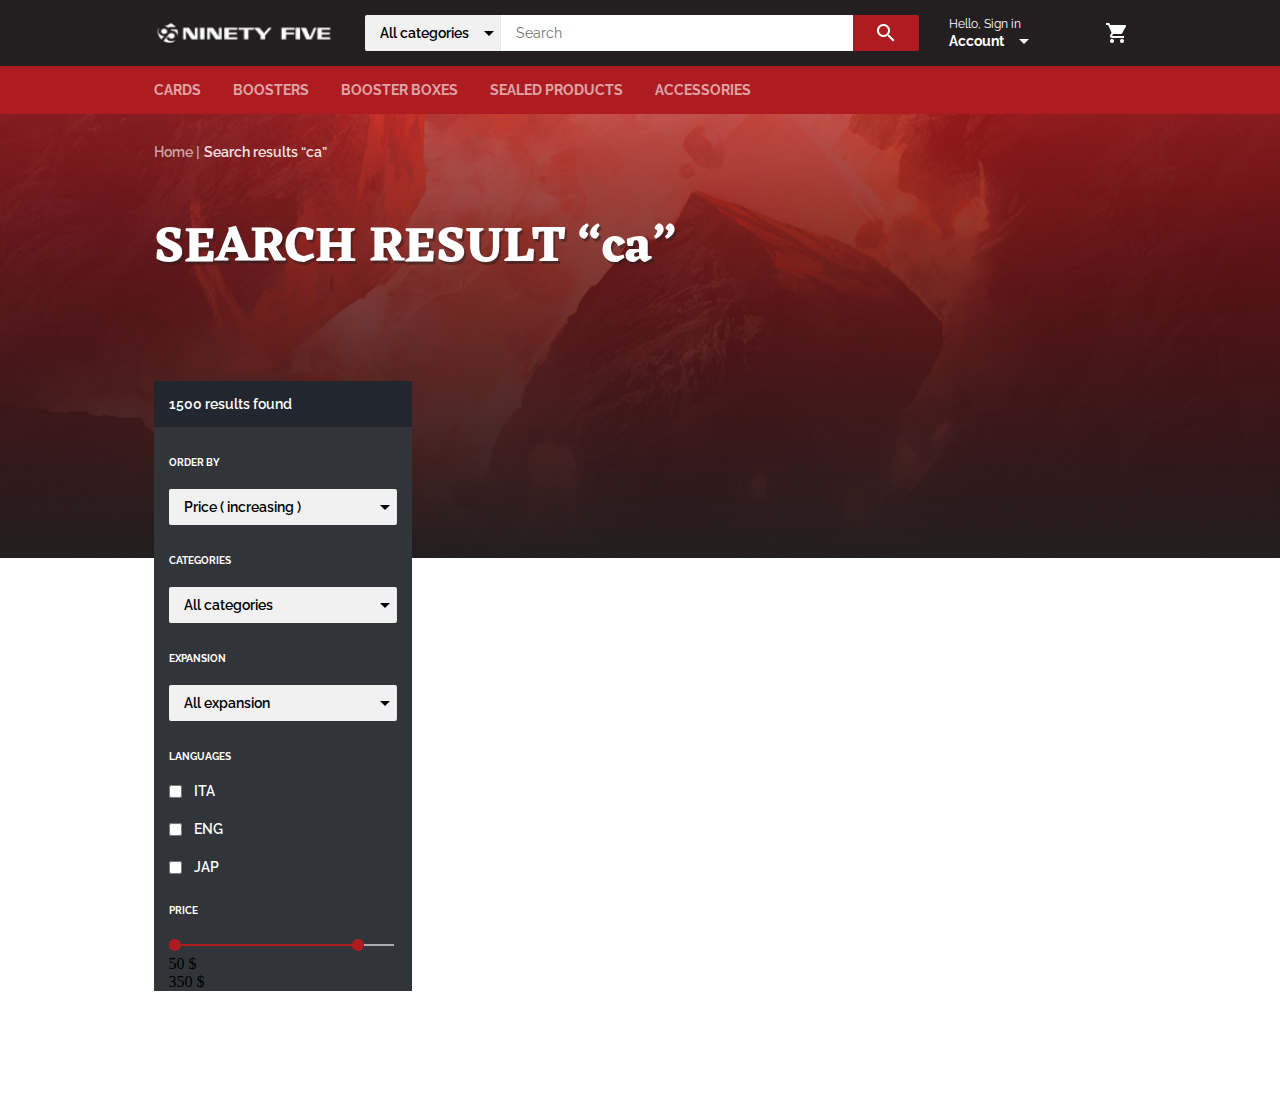
==== search-result/index.html @ e9c5fff1 "start search-result" ====
<!DOCTYPE html>
<html lang="it">
<head>
    <meta charset="UTF-8">
    <meta http-equiv="X-UA-Compatible" content="IE=edge">
    <meta name="viewport" content="width=device-width, initial-scale=1.0">
    <link rel="stylesheet" href="style.css">
    <title>Search results</title>
</head>
<body>
    <header>
        <img class="header__burger-icon" src="../assets/burger.png" alt="burger-menu">

        <img class="header__logo" src="../assets/logo-nero-1.png" alt="logo">

        <img class="header__cart-icon" src="../assets/cart.png" alt="cart">

        <div class="header__search-bar">
            <select class="search-bar__filter" name="filter-search" >
                <option value="All categories" selected>All categories</option>
            </select>
            <input class="search-bar__text" type="text" name="search" id="search" placeholder="Search">
            <button class="input-btn" type="submit">
                <img src="../assets/search.png" alt="search-icon">
            </button>
        </div>


        <div class="header__login">
            <p class="login__text">Hello, Sign in</p>
            <a class="login__link" href="#">Account</a>
        </div>

        
    </header>

    <nav>
        <a class="nav__link nav__link--first" href="#">CARDS</a>
        <a class="nav__link" href="#">BOOSTERS</a>
        <a class="nav__link" href="#">BOOSTER BOXES</a>
        <a class="nav__link" href="#">SEALED PRODUCTS</a>
        <a class="nav__link" href="#">ACCESSORIES</a>
    </nav>

    <main>
        <img class="landing-bg" src="../assets/landing-background.png" alt="background">
        <div class="page-path">
            <a class="page-path__link" href="../home/index.html">Home |</a>
            <p class="page-path__p">Search results “ca” </p>
        </div>

        <h1>SEARCH RESULT “ca” </h1>

        <section class="results-container">
            <div class="results-filter">
                <div class="results-filter__header">1500 results found</div>

                <div class="filter-selector">
                    <p class="filter-title">ORDER BY</p>
                    <select class="filter-selector__select" name="price">
                        <option value="price up">Price <p>( increasing )</p></option>
                    </select>
                </div>

                <div class="filter-selector">
                    <p class="filter-title">CATEGORIES</p>
                    <select class="filter-selector__select" name="cat">
                        <option value="all">All categories</option>
                    </select>
                </div>

                <div class="filter-selector">
                    <p class="filter-title">EXPANSION</p>
                    <select class="filter-selector__select" name="expansion">
                        <option value="all">All expansion</option>
                    </select>
                </div>

                <div class="filter-language">
                    <p class="filter-title">LANGUAGES</p>
                    
                    <div class="filter-language__checkbox">
                        <div class="lang-check">
                            <input type="checkbox" id="lang1">
                            <label for="lang1">ITA</label>
                        </div>
                        
                        <div class="lang-check">
                            <input type="checkbox" id="lang2">
                            <label for="lang2">ENG</label>
                        </div>
                        
                        <div class="lang-check">
                            <input type="checkbox" id="lang3">
                            <label for="lang3">JAP</label>
                        </div>
                    </div>
                </div>

                <div class="filter-slider">
                    <p class="filter-title">PRICE</p>
                    <img src="../assets/slider regular.png" alt="slider">
                    <div>
                        <p>50 $</p>
                        <p>350 $</p>
                    </div>
                </div>
            </div>

            <div class="results-list">

            </div>
        </section>
    </main>
</body>
</html>
---- search-result/style.css ----
* {
  margin: 0;
  padding: 0;
  -webkit-box-sizing: border-box;
          box-sizing: border-box;
}

@font-face {
  font-family: Raleway;
  src: url("../fonts/Raleway-VariableFont_wght.ttf");
  font-style: normal;
  font-weight: 400 800;
}

@font-face {
  font-family: Eczar;
  src: url("../fonts/Eczar-Bold.ttf");
  font-style: normal;
  font-weight: 700;
}

a {
  text-decoration: none;
  color: inherit;
}

header {
  background: #231F20;
  padding: 15px 12%;
  display: -webkit-box;
  display: -ms-flexbox;
  display: flex;
  -webkit-box-align: center;
      -ms-flex-align: center;
          align-items: center;
  -webkit-box-pack: start;
      -ms-flex-pack: start;
          justify-content: flex-start;
  gap: 30px;
}

header .header__burger-icon {
  display: none;
}

header .header__logo {
  height: 24px;
  width: 181px;
}

header .header__cart-icon {
  height: 20px;
  margin-left: auto;
  -webkit-box-ordinal-group: 5;
      -ms-flex-order: 4;
          order: 4;
}

header .header__search-bar {
  display: -webkit-box;
  display: -ms-flexbox;
  display: flex;
  width: 100%;
  max-height: 36px;
  -ms-flex-preferred-size: 57%;
      flex-basis: 57%;
}

header .header__search-bar .search-bar__filter {
  background: #F1F1F1;
  -webkit-box-shadow: inset -1px 0px 0px #E4E4E4;
          box-shadow: inset -1px 0px 0px #E4E4E4;
  font-family: 'Raleway';
  font-weight: 600;
  font-size: 14px;
  line-height: 16px;
  -webkit-box-align: center;
      -ms-flex-align: center;
          align-items: center;
  border: 0;
  border-radius: 2px 0 0 2px;
  padding: 10px 15px;
  padding-right: 2rem;
  -webkit-appearance: none;
     -moz-appearance: none;
          appearance: none;
  background-image: url("data:image/svg+xml;utf8,<svg fill='black' height='24' viewBox='0 0 24 24' width='24' xmlns='http://www.w3.org/2000/svg'><path d='M7 10l5 5 5-5z'/><path d='M0 0h24v24H0z' fill='none'/></svg>");
  background-repeat: no-repeat;
  background-position-x: 100%;
  background-position-y: 50%;
}

header .header__search-bar .search-bar__text {
  border: 0;
  font-family: 'Raleway';
  font-style: normal;
  font-weight: 400;
  font-size: 14px;
  line-height: 149.5%;
  padding-left: 15px;
  width: 100%;
}

header .header__login {
  display: -webkit-box;
  display: -ms-flexbox;
  display: flex;
  -webkit-box-orient: vertical;
  -webkit-box-direction: normal;
      -ms-flex-direction: column;
          flex-direction: column;
  -webkit-box-align: start;
      -ms-flex-align: start;
          align-items: flex-start;
  gap: 2px;
}

header .header__login .login__text {
  font-family: 'Raleway';
  font-style: normal;
  font-weight: 400;
  font-size: 12px;
  line-height: 14px;
  color: #FFFFFF;
}

header .header__login .login__link {
  font-family: 'Raleway';
  font-style: normal;
  font-weight: 700;
  font-size: 14px;
  line-height: 16px;
  color: #FFFFFF;
  background-image: url("data:image/svg+xml;utf8,<svg fill='white' height='24' viewBox='0 0 24 24' width='24' xmlns='http://www.w3.org/2000/svg'><path d='M7 10l5 5 5-5z'/><path d='M0 0h24v24H0z' fill='none'/></svg>");
  background-repeat: no-repeat;
  background-position-x: 100%;
  background-position-y: 50%;
  padding-right: 32px;
}

.input-btn {
  background-color: #AE1B21;
  border: 0;
  border-radius: 0 2px 2px 0;
  padding: 2px 24px 0 24px;
}

.input-btn--email {
  padding-top: 9px;
  padding-bottom: 9px;
  height: 100%;
}

nav {
  background-color: #AE1B21;
  display: -webkit-box;
  display: -ms-flexbox;
  display: flex;
  padding-left: 12%;
}

nav .nav__link {
  padding: 16px;
  color: white;
  font-family: 'Raleway';
  font-style: normal;
  font-weight: 700;
  font-size: 14px;
  line-height: 16px;
  opacity: 0.6;
}

nav .nav__link--first {
  padding-left: 0;
}

main {
  position: relative;
  padding: 30px 0 110px 12%;
}

main .landing-bg {
  position: absolute;
  top: 0;
  left: 0;
  width: 100%;
  z-index: -1;
}

main .page-path {
  font-family: 'Raleway';
  font-style: normal;
  font-weight: 600;
  font-size: 14px;
  line-height: 16px;
  display: -webkit-box;
  display: -ms-flexbox;
  display: flex;
  color: rgba(255, 255, 255, 0.9);
  gap: 4px;
}

main .page-path .page-path__link {
  color: rgba(255, 255, 255, 0.6);
}

main h1 {
  font-family: 'Eczar';
  font-style: normal;
  font-weight: 700;
  font-size: 50px;
  line-height: 130%;
  color: white;
  text-shadow: 2px 3px 0px rgba(35, 31, 32, 0.5);
  margin-top: 56px;
  margin-bottom: 100px;
}

main .results-container .results-filter {
  background-color: #313439;
  width: -webkit-fit-content;
  width: -moz-fit-content;
  width: fit-content;
}

main .results-container .results-filter .results-filter__header {
  background-color: #22262E;
  font-family: 'Raleway';
  font-style: normal;
  font-weight: 600;
  font-size: 14px;
  line-height: 16px;
  color: white;
  padding: 15px;
}

main .results-container .results-filter .filter-title {
  font-family: 'Raleway';
  font-style: normal;
  font-weight: 700;
  font-size: 10px;
  line-height: 12px;
  color: white;
  margin-bottom: 20px;
}

main .results-container .results-filter .filter-selector {
  padding: 30px 15px 0 15px;
}

main .results-container .results-filter .filter-selector .filter-selector__select {
  font-family: 'Raleway';
  font-style: normal;
  font-weight: 600;
  font-size: 14px;
  line-height: 16px;
  color: black;
  background: #F1F1F1;
  -webkit-box-shadow: inset -1px 0px 0px #E4E4E4;
          box-shadow: inset -1px 0px 0px #E4E4E4;
  border: 0;
  border-radius: 2px;
  padding: 10px 15px;
  padding-right: 6rem;
  -webkit-appearance: none;
     -moz-appearance: none;
          appearance: none;
  background-image: url("data:image/svg+xml;utf8,<svg fill='black' height='24' viewBox='0 0 24 24' width='24' xmlns='http://www.w3.org/2000/svg'><path d='M7 10l5 5 5-5z'/><path d='M0 0h24v24H0z' fill='none'/></svg>");
  background-repeat: no-repeat;
  background-position-x: 100%;
  background-position-y: 50%;
  width: 100%;
}

main .results-container .results-filter .filter-language {
  padding-left: 15px;
  padding-top: 30px;
}

main .results-container .results-filter .filter-language .filter-language__checkbox {
  display: -webkit-box;
  display: -ms-flexbox;
  display: flex;
  -webkit-box-orient: vertical;
  -webkit-box-direction: normal;
      -ms-flex-direction: column;
          flex-direction: column;
  color: white;
  font-family: 'Raleway';
  font-style: normal;
  font-weight: 600;
  font-size: 14px;
  line-height: 16px;
  gap: 22px;
}

main .results-container .results-filter .filter-language .filter-language__checkbox .lang-check {
  display: -webkit-box;
  display: -ms-flexbox;
  display: flex;
  -webkit-box-align: center;
      -ms-flex-align: center;
          align-items: center;
  gap: 12px;
}

main .results-container .results-filter .filter-slider {
  margin-top: 30px;
  margin-left: 15px;
}
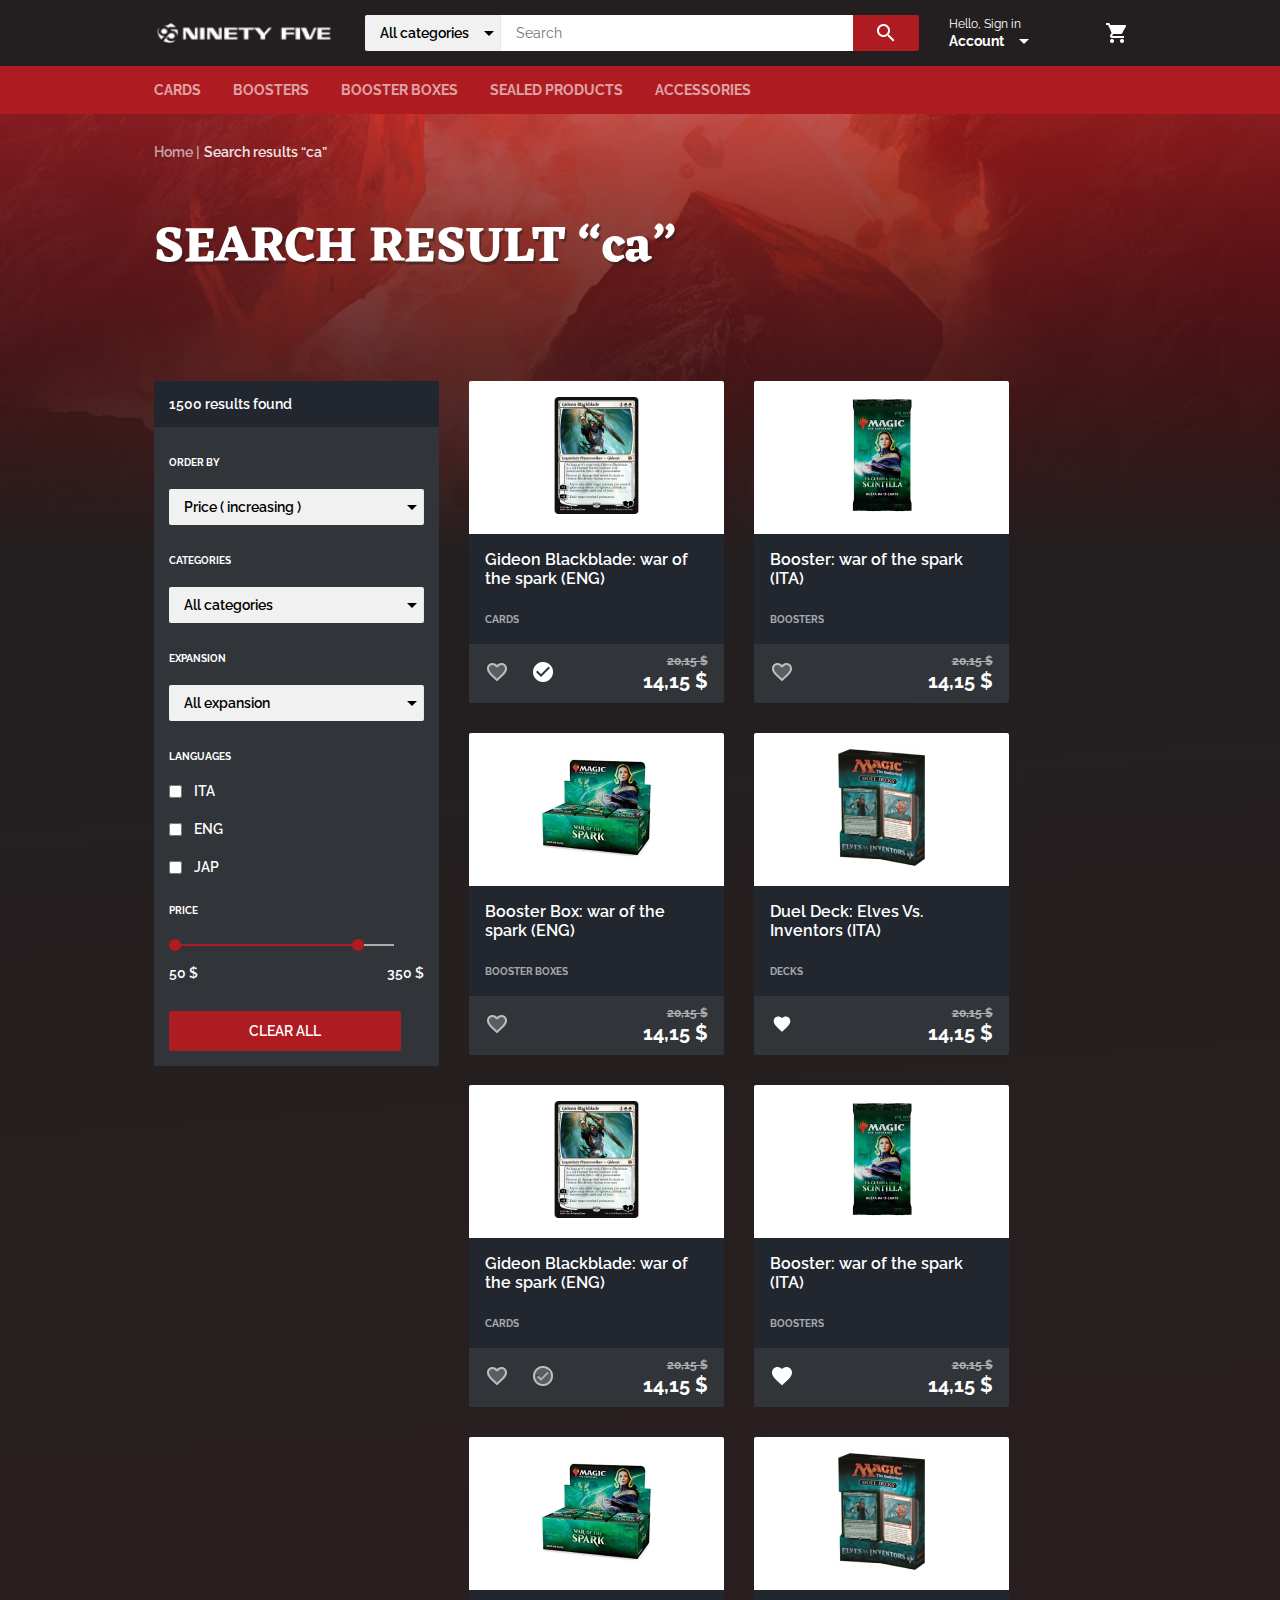
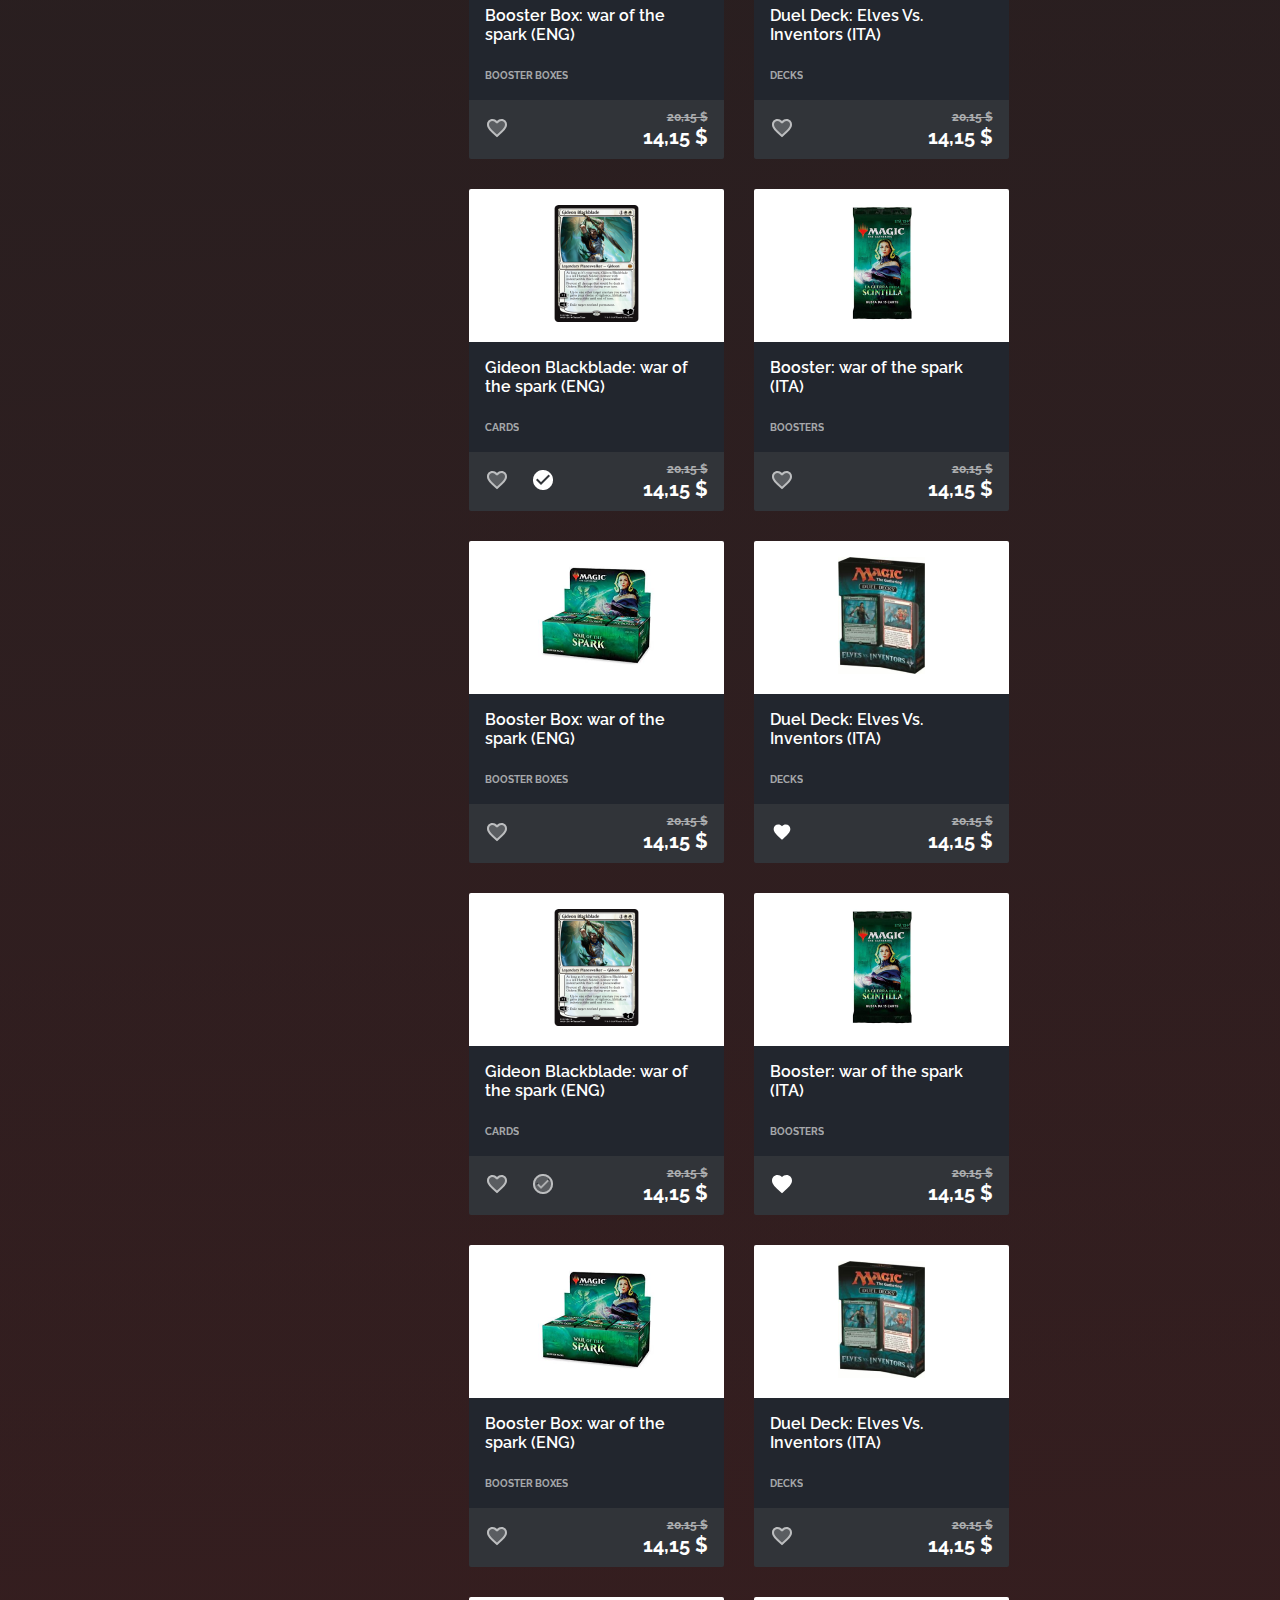
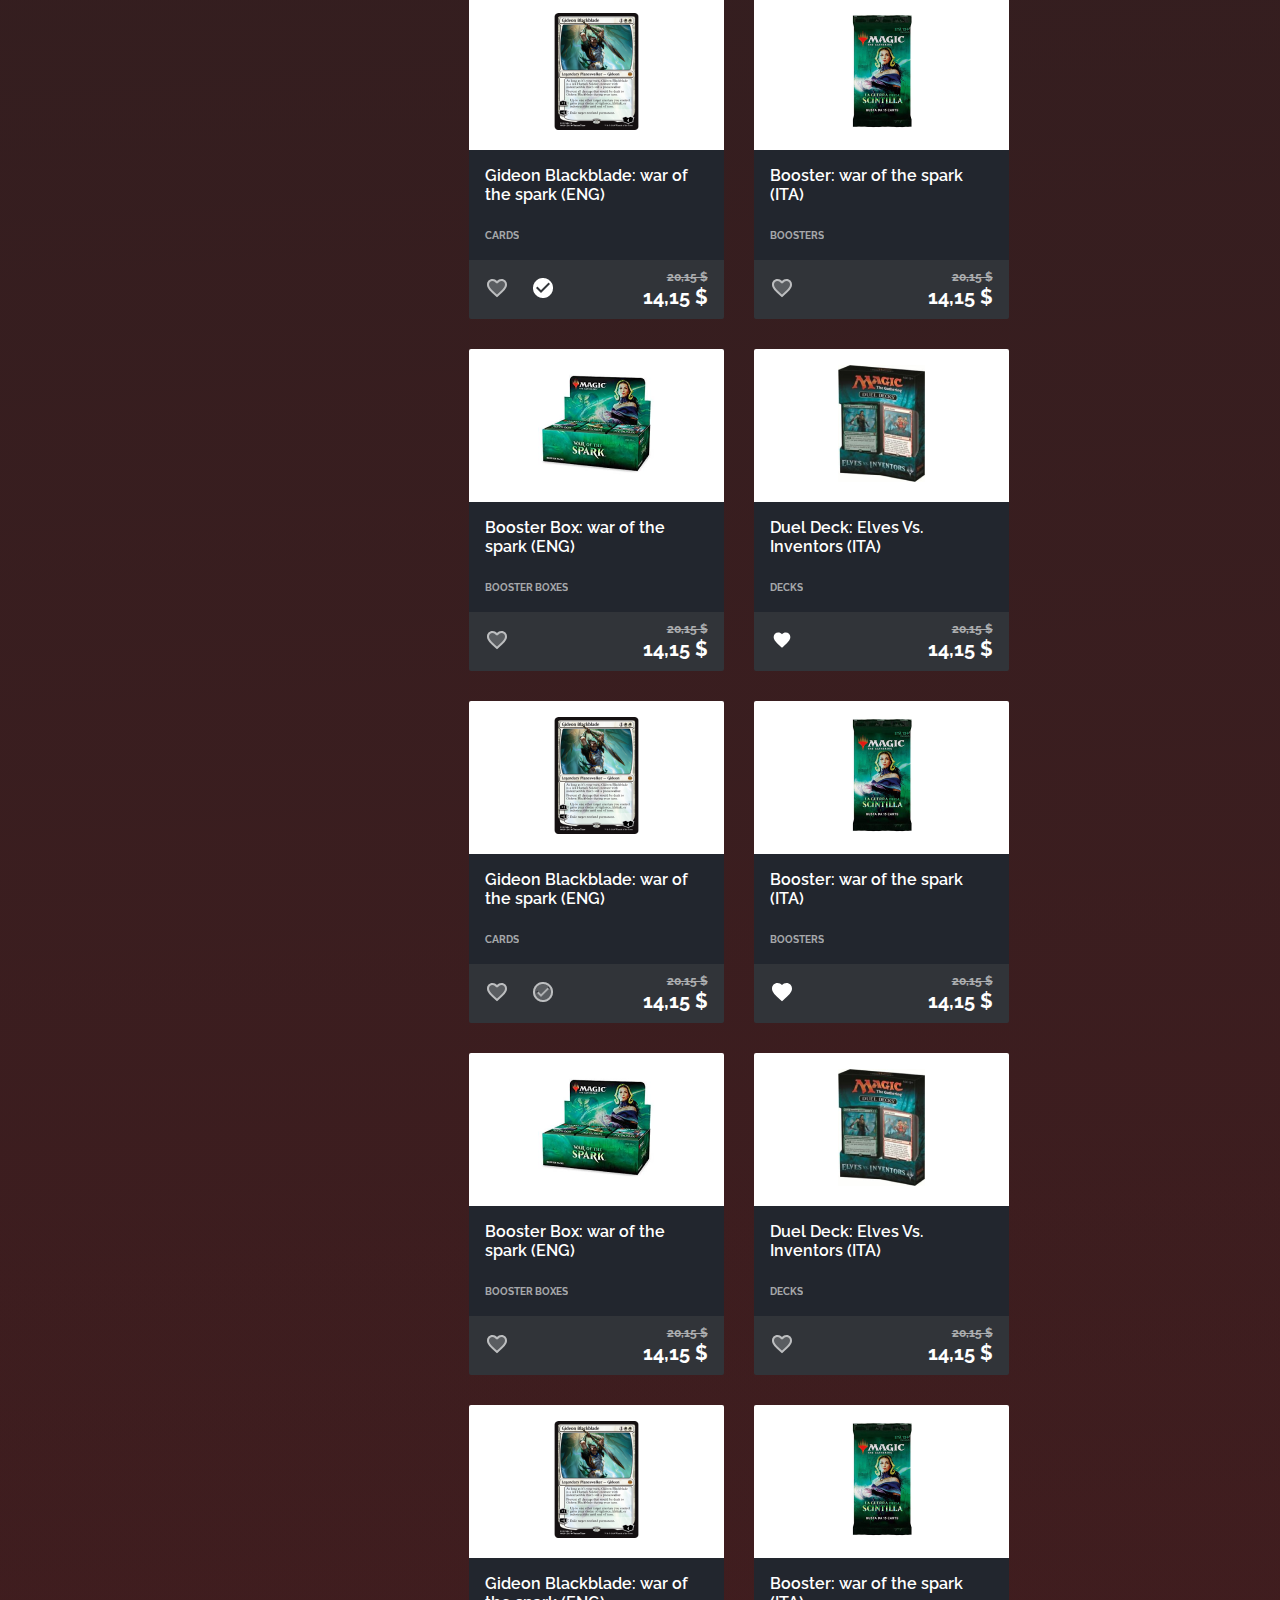
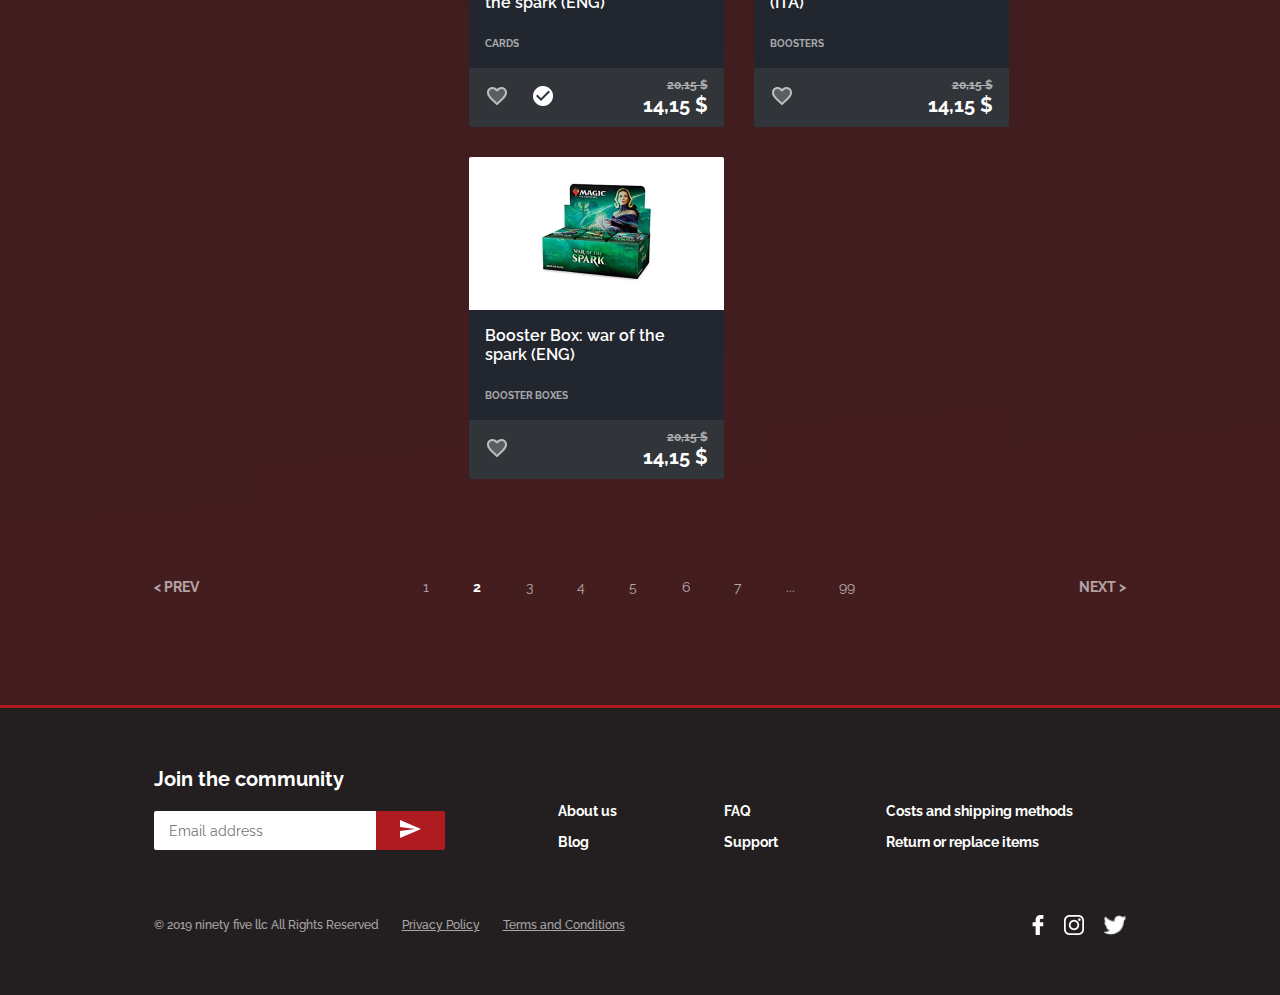
==== commit 475d4ea9: "complete search-result" ====
--- a/search-result/index.html
+++ b/search-result/index.html
@@ -52,6 +52,15 @@
         <h1>SEARCH RESULT “ca” </h1>
 
         <section class="results-container">
+            <div class="mini-results-filter">
+                <p class="mini-results-filter__header">1500 results found</p>
+                <div class="mini-results-filter__icons">
+                    <img class="mini-results-filter__icon" src="../assets/filter1.png" alt="filter">
+                    <div class="mini-results-filter__break-line"></div>
+                    <img class="mini-results-filter__icon" src="../assets/filter2.png" alt="filter">
+                    <img class="mini-results-filter__icon mini-results-filter__icon--last" src="../assets/filter3.png" alt="filter">
+                </div>
+            </div>
             <div class="results-filter">
                 <div class="results-filter__header">1500 results found</div>
 
@@ -100,17 +109,936 @@
                 <div class="filter-slider">
                     <p class="filter-title">PRICE</p>
                     <img src="../assets/slider regular.png" alt="slider">
-                    <div>
+                    <div class="filter-slider__prices">
                         <p>50 $</p>
                         <p>350 $</p>
                     </div>
                 </div>
+
+                <button class="clear-btn">CLEAR ALL</button>
             </div>
 
-            <div class="results-list">
-
+            <div class="cards-section">
+                <div class="card">
+                    <div class="card-img">
+                        <img src="../assets/cards1.png" alt="carta">
+                    </div>
+    
+                    <div class="card-text">
+                        <p class="card-text__title">Gideon Blackblade: war of the spark (ENG)</p>
+                        <div class="card-text-lang">
+                            <div class="card-text-lang__box">IT</div>
+                            <div class="card-text-lang__box">EN</div>
+                            <div class="card-text-lang__box">JP</div>
+                            <div class="card-text-lang__box">+4</div>
+                        </div>
+                        <p class="card-text__type">CARDS</p>
+                    </div>
+    
+                    <div class="card-footer">
+                        <div class="card-footer__icons">
+                            <div class="card-footer__favorite-icon">
+                                <img class="favorite-icon__border" src="../assets/favorite_border_white_24dp.svg" alt="cuore">
+                                <img class="favorite-icon__full-white" src="../assets/favorite_white_24dp.svg" alt="favorite">
+                            </div>
+                            <div class="card-footer__check-icon">
+                                <img class="card-footer__check-full-icon" src="../assets/done.png" alt="spunta">
+                            </div>
+                            
+                        </div>
+    
+                        <div class="card-footer__price">
+                            <p class="card__old-price">20,15 $</p>
+                            <p class="card__new-price">14,15 $</p>
+                        </div>
+                    </div>
+                </div>
+    
+                <div class="card">
+                    <div class="card-img">
+                        <img src="../assets/cards2.png" alt="carta">
+                    </div>
+    
+                    <div class="card-text">
+                        <p class="card-text__title">Booster: war of the spark (ITA)</p>
+                        <div class="card-text-lang">
+                            <div class="card-text-lang__box">IT</div>
+                            <div class="card-text-lang__box">EN</div>
+                            <div class="card-text-lang__box">JP</div>
+                            <div class="card-text-lang__box">+4</div>
+                        </div>
+                        <p class="card-text__type">BOOSTERS</p>
+                    </div>
+    
+                    <div class="card-footer">
+                        <div class="card-footer__icons">
+                            <div class="card-footer__favorite-icon">
+                                <img class="favorite-icon__border" src="../assets/favorite_border_white_24dp.svg" alt="cuore">
+                                <img class="favorite-icon__full-white" src="../assets/favorite_white_24dp.svg" alt="favorite">
+                            </div>                        
+                        </div>
+    
+                        <div class="card-footer__price">
+                            <p class="card__old-price">20,15 $</p>
+                            <p class="card__new-price">14,15 $</p>
+                        </div>
+                    </div>
+                </div>
+    
+                <div class="card">
+                    <div class="card-img">
+                        <img src="../assets/cards3.png" alt="carta">
+                    </div>
+    
+                    <div class="card-text">
+                        <p class="card-text__title">Booster Box: war of the spark (ENG)</p>
+                        <div class="card-text-lang">
+                            <div class="card-text-lang__box">IT</div>
+                            <div class="card-text-lang__box">EN</div>
+                            <div class="card-text-lang__box">JP</div>
+                            <div class="card-text-lang__box">+4</div>
+                        </div>
+                        <p class="card-text__type">BOOSTER BOXES</p>
+                    </div>
+    
+                    <div class="card-footer">
+                        <div class="card-footer__icons">
+                            <div class="card-footer__favorite-icon">
+                                <img class="favorite-icon__border" src="../assets/favorite_border_white_24dp.svg" alt="cuore">
+                                <img class="favorite-icon__full-white" src="../assets/favorite_white_24dp.svg" alt="favorite">
+                            </div>                        
+                        </div>
+    
+                        <div class="card-footer__price">
+                            <p class="card__old-price">20,15 $</p>
+                            <p class="card__new-price">14,15 $</p>
+                        </div>
+                    </div>
+                </div>
+    
+                <div class="card">
+                    <div class="card-img">
+                        <img src="../assets/cards4.png" alt="carta">
+                    </div>
+    
+                    <div class="card-text">
+                        <p class="card-text__title">Duel Deck: Elves Vs. Inventors (ITA)</p>
+                        <div class="card-text-lang">
+                            <div class="card-text-lang__box">IT</div>
+                            <div class="card-text-lang__box">EN</div>
+                            <div class="card-text-lang__box">JP</div>
+                            <div class="card-text-lang__box">+4</div>
+                        </div>
+                        <p class="card-text__type">DECKS</p>
+                    </div>
+    
+                    <div class="card-footer">
+                        <div class="card-footer__icons">
+                            <div class="card-footer__favorite-icon">
+                                <img class="check-icon_full check-icon_full--selected" src="../assets/favorite_white_24dp.svg" alt="favorite">
+                            </div>                        
+                        </div>
+    
+                        <div class="card-footer__price">
+                            <p class="card__old-price">20,15 $</p>
+                            <p class="card__new-price">14,15 $</p>
+                        </div>
+                    </div>
+                </div>
+
+                <div class="card">
+                    <div class="card-img">
+                        <img src="../assets/cards1.png" alt="carta">
+                    </div>
+    
+                    <div class="card-text">
+                        <p class="card-text__title">Gideon Blackblade: war of the spark (ENG)</p>
+                        <div class="card-text-lang">
+                            <div class="card-text-lang__box">IT</div>
+                            <div class="card-text-lang__box">EN</div>
+                            <div class="card-text-lang__box">JP</div>
+                            <div class="card-text-lang__box">+4</div>
+                        </div>
+                        <p class="card-text__type">CARDS</p>
+                    </div>
+    
+                    <div class="card-footer">
+                        <div class="card-footer__icons">
+                            <div class="card-footer__favorite-icon">
+                                <img class="favorite-icon__border" src="../assets/favorite_border_white_24dp.svg" alt="cuore">
+                                <img class="favorite-icon__full-white" src="../assets/favorite_white_24dp.svg" alt="favorite">
+                            </div>
+                            <div class="card-footer__check-icon">
+                                <img class="check-icon__border" src="../assets/done-border.png" alt="bordi spunta">
+                                <img class="check-icon__full" src="../assets/done.png" alt="spunta">
+                            </div>
+                        </div>
+    
+                        <div class="card-footer__price">
+                            <p class="card__old-price">20,15 $</p>
+                            <p class="card__new-price">14,15 $</p>
+                        </div>
+                    </div>
+                </div>
+    
+                <div class="card">
+                    <div class="card-img">
+                        <img src="../assets/cards2.png" alt="carta">
+                    </div>
+    
+                    <div class="card-text">
+                        <p class="card-text__title">Booster: war of the spark (ITA)</p>
+                        <div class="card-text-lang">
+                            <div class="card-text-lang__box">IT</div>
+                            <div class="card-text-lang__box">EN</div>
+                            <div class="card-text-lang__box">JP</div>
+                            <div class="card-text-lang__box">+4</div>
+                        </div>
+                        <p class="card-text__type">BOOSTERS</p>
+                    </div>
+    
+                    <div class="card-footer">
+                        <div class="card-footer__icons">
+                            <div class="card-footer__favorite-icon">
+                                <img class="favorite-icon__full-white favorite-icon__full-white--selected" src="../assets/favorite_white_24dp.svg" alt="favorite">
+                            </div>                               
+                        </div>
+    
+                        <div class="card-footer__price">
+                            <p class="card__old-price">20,15 $</p>
+                            <p class="card__new-price">14,15 $</p>
+                        </div>
+                    </div>
+                </div>
+    
+                <div class="card">
+                    <div class="card-img">
+                        <img src="../assets/cards3.png" alt="carta">
+                    </div>
+    
+                    <div class="card-text">
+                        <p class="card-text__title">Booster Box: war of the spark (ENG)</p>
+                        <div class="card-text-lang">
+                            <div class="card-text-lang__box">IT</div>
+                            <div class="card-text-lang__box">EN</div>
+                            <div class="card-text-lang__box">JP</div>
+                            <div class="card-text-lang__box">+4</div>
+                        </div>
+                        <p class="card-text__type">BOOSTER BOXES</p>
+                    </div>
+    
+                    <div class="card-footer">
+                        <div class="card-footer__icons">
+                            <div class="card-footer__favorite-icon">
+                                <img class="favorite-icon__border" src="../assets/favorite_border_white_24dp.svg" alt="cuore">
+                                <img class="favorite-icon__full-white" src="../assets/favorite_white_24dp.svg" alt="favorite">
+                            </div>                        
+                        </div>
+    
+                        <div class="card-footer__price">
+                            <p class="card__old-price">20,15 $</p>
+                            <p class="card__new-price">14,15 $</p>
+                        </div>
+                    </div>
+                </div>
+    
+                <div class="card">
+                    <div class="card-img">
+                        <img src="../assets/cards4.png" alt="carta">
+                    </div>
+    
+                    <div class="card-text">
+                        <p class="card-text__title">Duel Deck: Elves Vs. Inventors (ITA)</p>
+                        <div class="card-text-lang">
+                            <div class="card-text-lang__box">IT</div>
+                            <div class="card-text-lang__box">EN</div>
+                            <div class="card-text-lang__box">JP</div>
+                            <div class="card-text-lang__box">+4</div>
+                        </div>
+                        <p class="card-text__type">DECKS</p>
+                    </div>
+    
+                    <div class="card-footer">
+                        <div class="card-footer__icons">
+                            <div class="card-footer__favorite-icon">
+                                <img class="favorite-icon__border" src="../assets/favorite_border_white_24dp.svg" alt="cuore">
+                                <img class="favorite-icon__full-white" src="../assets/favorite_white_24dp.svg" alt="favorite">
+                            </div>     
+                        </div>
+    
+                        <div class="card-footer__price">
+                            <p class="card__old-price">20,15 $</p>
+                            <p class="card__new-price">14,15 $</p>
+                        </div>
+                    </div>
+                </div>
+
+                <div class="card">
+                    <div class="card-img">
+                        <img src="../assets/cards1.png" alt="carta">
+                    </div>
+    
+                    <div class="card-text">
+                        <p class="card-text__title">Gideon Blackblade: war of the spark (ENG)</p>
+                        <div class="card-text-lang">
+                            <div class="card-text-lang__box">IT</div>
+                            <div class="card-text-lang__box">EN</div>
+                            <div class="card-text-lang__box">JP</div>
+                            <div class="card-text-lang__box">+4</div>
+                        </div>
+                        <p class="card-text__type">CARDS</p>
+                    </div>
+    
+                    <div class="card-footer">
+                        <div class="card-footer__icons">
+                            <div class="card-footer__favorite-icon">
+                                <img class="favorite-icon__border" src="../assets/favorite_border_white_24dp.svg" alt="cuore">
+                                <img class="favorite-icon__full-white" src="../assets/favorite_white_24dp.svg" alt="favorite">
+                            </div>
+                            <div class="card-footer__check-icon">
+                                <img class="card-footer__check-full-icon" src="../assets/done.png" alt="spunta">
+                            </div>
+                            
+                        </div>
+    
+                        <div class="card-footer__price">
+                            <p class="card__old-price">20,15 $</p>
+                            <p class="card__new-price">14,15 $</p>
+                        </div>
+                    </div>
+                </div>
+    
+                <div class="card">
+                    <div class="card-img">
+                        <img src="../assets/cards2.png" alt="carta">
+                    </div>
+    
+                    <div class="card-text">
+                        <p class="card-text__title">Booster: war of the spark (ITA)</p>
+                        <div class="card-text-lang">
+                            <div class="card-text-lang__box">IT</div>
+                            <div class="card-text-lang__box">EN</div>
+                            <div class="card-text-lang__box">JP</div>
+                            <div class="card-text-lang__box">+4</div>
+                        </div>
+                        <p class="card-text__type">BOOSTERS</p>
+                    </div>
+    
+                    <div class="card-footer">
+                        <div class="card-footer__icons">
+                            <div class="card-footer__favorite-icon">
+                                <img class="favorite-icon__border" src="../assets/favorite_border_white_24dp.svg" alt="cuore">
+                                <img class="favorite-icon__full-white" src="../assets/favorite_white_24dp.svg" alt="favorite">
+                            </div>                        
+                        </div>
+    
+                        <div class="card-footer__price">
+                            <p class="card__old-price">20,15 $</p>
+                            <p class="card__new-price">14,15 $</p>
+                        </div>
+                    </div>
+                </div>
+    
+                <div class="card">
+                    <div class="card-img">
+                        <img src="../assets/cards3.png" alt="carta">
+                    </div>
+    
+                    <div class="card-text">
+                        <p class="card-text__title">Booster Box: war of the spark (ENG)</p>
+                        <div class="card-text-lang">
+                            <div class="card-text-lang__box">IT</div>
+                            <div class="card-text-lang__box">EN</div>
+                            <div class="card-text-lang__box">JP</div>
+                            <div class="card-text-lang__box">+4</div>
+                        </div>
+                        <p class="card-text__type">BOOSTER BOXES</p>
+                    </div>
+    
+                    <div class="card-footer">
+                        <div class="card-footer__icons">
+                            <div class="card-footer__favorite-icon">
+                                <img class="favorite-icon__border" src="../assets/favorite_border_white_24dp.svg" alt="cuore">
+                                <img class="favorite-icon__full-white" src="../assets/favorite_white_24dp.svg" alt="favorite">
+                            </div>                        
+                        </div>
+    
+                        <div class="card-footer__price">
+                            <p class="card__old-price">20,15 $</p>
+                            <p class="card__new-price">14,15 $</p>
+                        </div>
+                    </div>
+                </div>
+    
+                <div class="card">
+                    <div class="card-img">
+                        <img src="../assets/cards4.png" alt="carta">
+                    </div>
+    
+                    <div class="card-text">
+                        <p class="card-text__title">Duel Deck: Elves Vs. Inventors (ITA)</p>
+                        <div class="card-text-lang">
+                            <div class="card-text-lang__box">IT</div>
+                            <div class="card-text-lang__box">EN</div>
+                            <div class="card-text-lang__box">JP</div>
+                            <div class="card-text-lang__box">+4</div>
+                        </div>
+                        <p class="card-text__type">DECKS</p>
+                    </div>
+    
+                    <div class="card-footer">
+                        <div class="card-footer__icons">
+                            <div class="card-footer__favorite-icon">
+                                <img class="check-icon_full check-icon_full--selected" src="../assets/favorite_white_24dp.svg" alt="favorite">
+                            </div>                        
+                        </div>
+    
+                        <div class="card-footer__price">
+                            <p class="card__old-price">20,15 $</p>
+                            <p class="card__new-price">14,15 $</p>
+                        </div>
+                    </div>
+                </div>
+
+                <div class="card">
+                    <div class="card-img">
+                        <img src="../assets/cards1.png" alt="carta">
+                    </div>
+    
+                    <div class="card-text">
+                        <p class="card-text__title">Gideon Blackblade: war of the spark (ENG)</p>
+                        <div class="card-text-lang">
+                            <div class="card-text-lang__box">IT</div>
+                            <div class="card-text-lang__box">EN</div>
+                            <div class="card-text-lang__box">JP</div>
+                            <div class="card-text-lang__box">+4</div>
+                        </div>
+                        <p class="card-text__type">CARDS</p>
+                    </div>
+    
+                    <div class="card-footer">
+                        <div class="card-footer__icons">
+                            <div class="card-footer__favorite-icon">
+                                <img class="favorite-icon__border" src="../assets/favorite_border_white_24dp.svg" alt="cuore">
+                                <img class="favorite-icon__full-white" src="../assets/favorite_white_24dp.svg" alt="favorite">
+                            </div>
+                            <div class="card-footer__check-icon">
+                                <img class="check-icon__border" src="../assets/done-border.png" alt="bordi spunta">
+                                <img class="check-icon__full" src="../assets/done.png" alt="spunta">
+                            </div>
+                        </div>
+    
+                        <div class="card-footer__price">
+                            <p class="card__old-price">20,15 $</p>
+                            <p class="card__new-price">14,15 $</p>
+                        </div>
+                    </div>
+                </div>
+    
+                <div class="card">
+                    <div class="card-img">
+                        <img src="../assets/cards2.png" alt="carta">
+                    </div>
+    
+                    <div class="card-text">
+                        <p class="card-text__title">Booster: war of the spark (ITA)</p>
+                        <div class="card-text-lang">
+                            <div class="card-text-lang__box">IT</div>
+                            <div class="card-text-lang__box">EN</div>
+                            <div class="card-text-lang__box">JP</div>
+                            <div class="card-text-lang__box">+4</div>
+                        </div>
+                        <p class="card-text__type">BOOSTERS</p>
+                    </div>
+    
+                    <div class="card-footer">
+                        <div class="card-footer__icons">
+                            <div class="card-footer__favorite-icon">
+                                <img class="favorite-icon__full-white favorite-icon__full-white--selected" src="../assets/favorite_white_24dp.svg" alt="favorite">
+                            </div>                               
+                        </div>
+    
+                        <div class="card-footer__price">
+                            <p class="card__old-price">20,15 $</p>
+                            <p class="card__new-price">14,15 $</p>
+                        </div>
+                    </div>
+                </div>
+    
+                <div class="card">
+                    <div class="card-img">
+                        <img src="../assets/cards3.png" alt="carta">
+                    </div>
+    
+                    <div class="card-text">
+                        <p class="card-text__title">Booster Box: war of the spark (ENG)</p>
+                        <div class="card-text-lang">
+                            <div class="card-text-lang__box">IT</div>
+                            <div class="card-text-lang__box">EN</div>
+                            <div class="card-text-lang__box">JP</div>
+                            <div class="card-text-lang__box">+4</div>
+                        </div>
+                        <p class="card-text__type">BOOSTER BOXES</p>
+                    </div>
+    
+                    <div class="card-footer">
+                        <div class="card-footer__icons">
+                            <div class="card-footer__favorite-icon">
+                                <img class="favorite-icon__border" src="../assets/favorite_border_white_24dp.svg" alt="cuore">
+                                <img class="favorite-icon__full-white" src="../assets/favorite_white_24dp.svg" alt="favorite">
+                            </div>                        
+                        </div>
+    
+                        <div class="card-footer__price">
+                            <p class="card__old-price">20,15 $</p>
+                            <p class="card__new-price">14,15 $</p>
+                        </div>
+                    </div>
+                </div>
+    
+                <div class="card">
+                    <div class="card-img">
+                        <img src="../assets/cards4.png" alt="carta">
+                    </div>
+    
+                    <div class="card-text">
+                        <p class="card-text__title">Duel Deck: Elves Vs. Inventors (ITA)</p>
+                        <div class="card-text-lang">
+                            <div class="card-text-lang__box">IT</div>
+                            <div class="card-text-lang__box">EN</div>
+                            <div class="card-text-lang__box">JP</div>
+                            <div class="card-text-lang__box">+4</div>
+                        </div>
+                        <p class="card-text__type">DECKS</p>
+                    </div>
+    
+                    <div class="card-footer">
+                        <div class="card-footer__icons">
+                            <div class="card-footer__favorite-icon">
+                                <img class="favorite-icon__border" src="../assets/favorite_border_white_24dp.svg" alt="cuore">
+                                <img class="favorite-icon__full-white" src="../assets/favorite_white_24dp.svg" alt="favorite">
+                            </div>     
+                        </div>
+    
+                        <div class="card-footer__price">
+                            <p class="card__old-price">20,15 $</p>
+                            <p class="card__new-price">14,15 $</p>
+                        </div>
+                    </div>
+                </div>
+
+                <div class="card">
+                    <div class="card-img">
+                        <img src="../assets/cards1.png" alt="carta">
+                    </div>
+    
+                    <div class="card-text">
+                        <p class="card-text__title">Gideon Blackblade: war of the spark (ENG)</p>
+                        <div class="card-text-lang">
+                            <div class="card-text-lang__box">IT</div>
+                            <div class="card-text-lang__box">EN</div>
+                            <div class="card-text-lang__box">JP</div>
+                            <div class="card-text-lang__box">+4</div>
+                        </div>
+                        <p class="card-text__type">CARDS</p>
+                    </div>
+    
+                    <div class="card-footer">
+                        <div class="card-footer__icons">
+                            <div class="card-footer__favorite-icon">
+                                <img class="favorite-icon__border" src="../assets/favorite_border_white_24dp.svg" alt="cuore">
+                                <img class="favorite-icon__full-white" src="../assets/favorite_white_24dp.svg" alt="favorite">
+                            </div>
+                            <div class="card-footer__check-icon">
+                                <img class="card-footer__check-full-icon" src="../assets/done.png" alt="spunta">
+                            </div>
+                            
+                        </div>
+    
+                        <div class="card-footer__price">
+                            <p class="card__old-price">20,15 $</p>
+                            <p class="card__new-price">14,15 $</p>
+                        </div>
+                    </div>
+                </div>
+    
+                <div class="card">
+                    <div class="card-img">
+                        <img src="../assets/cards2.png" alt="carta">
+                    </div>
+    
+                    <div class="card-text">
+                        <p class="card-text__title">Booster: war of the spark (ITA)</p>
+                        <div class="card-text-lang">
+                            <div class="card-text-lang__box">IT</div>
+                            <div class="card-text-lang__box">EN</div>
+                            <div class="card-text-lang__box">JP</div>
+                            <div class="card-text-lang__box">+4</div>
+                        </div>
+                        <p class="card-text__type">BOOSTERS</p>
+                    </div>
+    
+                    <div class="card-footer">
+                        <div class="card-footer__icons">
+                            <div class="card-footer__favorite-icon">
+                                <img class="favorite-icon__border" src="../assets/favorite_border_white_24dp.svg" alt="cuore">
+                                <img class="favorite-icon__full-white" src="../assets/favorite_white_24dp.svg" alt="favorite">
+                            </div>                        
+                        </div>
+    
+                        <div class="card-footer__price">
+                            <p class="card__old-price">20,15 $</p>
+                            <p class="card__new-price">14,15 $</p>
+                        </div>
+                    </div>
+                </div>
+    
+                <div class="card">
+                    <div class="card-img">
+                        <img src="../assets/cards3.png" alt="carta">
+                    </div>
+    
+                    <div class="card-text">
+                        <p class="card-text__title">Booster Box: war of the spark (ENG)</p>
+                        <div class="card-text-lang">
+                            <div class="card-text-lang__box">IT</div>
+                            <div class="card-text-lang__box">EN</div>
+                            <div class="card-text-lang__box">JP</div>
+                            <div class="card-text-lang__box">+4</div>
+                        </div>
+                        <p class="card-text__type">BOOSTER BOXES</p>
+                    </div>
+    
+                    <div class="card-footer">
+                        <div class="card-footer__icons">
+                            <div class="card-footer__favorite-icon">
+                                <img class="favorite-icon__border" src="../assets/favorite_border_white_24dp.svg" alt="cuore">
+                                <img class="favorite-icon__full-white" src="../assets/favorite_white_24dp.svg" alt="favorite">
+                            </div>                        
+                        </div>
+    
+                        <div class="card-footer__price">
+                            <p class="card__old-price">20,15 $</p>
+                            <p class="card__new-price">14,15 $</p>
+                        </div>
+                    </div>
+                </div>
+    
+                <div class="card">
+                    <div class="card-img">
+                        <img src="../assets/cards4.png" alt="carta">
+                    </div>
+    
+                    <div class="card-text">
+                        <p class="card-text__title">Duel Deck: Elves Vs. Inventors (ITA)</p>
+                        <div class="card-text-lang">
+                            <div class="card-text-lang__box">IT</div>
+                            <div class="card-text-lang__box">EN</div>
+                            <div class="card-text-lang__box">JP</div>
+                            <div class="card-text-lang__box">+4</div>
+                        </div>
+                        <p class="card-text__type">DECKS</p>
+                    </div>
+    
+                    <div class="card-footer">
+                        <div class="card-footer__icons">
+                            <div class="card-footer__favorite-icon">
+                                <img class="check-icon_full check-icon_full--selected" src="../assets/favorite_white_24dp.svg" alt="favorite">
+                            </div>                        
+                        </div>
+    
+                        <div class="card-footer__price">
+                            <p class="card__old-price">20,15 $</p>
+                            <p class="card__new-price">14,15 $</p>
+                        </div>
+                    </div>
+                </div>
+
+                <div class="card">
+                    <div class="card-img">
+                        <img src="../assets/cards1.png" alt="carta">
+                    </div>
+    
+                    <div class="card-text">
+                        <p class="card-text__title">Gideon Blackblade: war of the spark (ENG)</p>
+                        <div class="card-text-lang">
+                            <div class="card-text-lang__box">IT</div>
+                            <div class="card-text-lang__box">EN</div>
+                            <div class="card-text-lang__box">JP</div>
+                            <div class="card-text-lang__box">+4</div>
+                        </div>
+                        <p class="card-text__type">CARDS</p>
+                    </div>
+    
+                    <div class="card-footer">
+                        <div class="card-footer__icons">
+                            <div class="card-footer__favorite-icon">
+                                <img class="favorite-icon__border" src="../assets/favorite_border_white_24dp.svg" alt="cuore">
+                                <img class="favorite-icon__full-white" src="../assets/favorite_white_24dp.svg" alt="favorite">
+                            </div>
+                            <div class="card-footer__check-icon">
+                                <img class="check-icon__border" src="../assets/done-border.png" alt="bordi spunta">
+                                <img class="check-icon__full" src="../assets/done.png" alt="spunta">
+                            </div>
+                        </div>
+    
+                        <div class="card-footer__price">
+                            <p class="card__old-price">20,15 $</p>
+                            <p class="card__new-price">14,15 $</p>
+                        </div>
+                    </div>
+                </div>
+    
+                <div class="card">
+                    <div class="card-img">
+                        <img src="../assets/cards2.png" alt="carta">
+                    </div>
+    
+                    <div class="card-text">
+                        <p class="card-text__title">Booster: war of the spark (ITA)</p>
+                        <div class="card-text-lang">
+                            <div class="card-text-lang__box">IT</div>
+                            <div class="card-text-lang__box">EN</div>
+                            <div class="card-text-lang__box">JP</div>
+                            <div class="card-text-lang__box">+4</div>
+                        </div>
+                        <p class="card-text__type">BOOSTERS</p>
+                    </div>
+    
+                    <div class="card-footer">
+                        <div class="card-footer__icons">
+                            <div class="card-footer__favorite-icon">
+                                <img class="favorite-icon__full-white favorite-icon__full-white--selected" src="../assets/favorite_white_24dp.svg" alt="favorite">
+                            </div>                               
+                        </div>
+    
+                        <div class="card-footer__price">
+                            <p class="card__old-price">20,15 $</p>
+                            <p class="card__new-price">14,15 $</p>
+                        </div>
+                    </div>
+                </div>
+    
+                <div class="card">
+                    <div class="card-img">
+                        <img src="../assets/cards3.png" alt="carta">
+                    </div>
+    
+                    <div class="card-text">
+                        <p class="card-text__title">Booster Box: war of the spark (ENG)</p>
+                        <div class="card-text-lang">
+                            <div class="card-text-lang__box">IT</div>
+                            <div class="card-text-lang__box">EN</div>
+                            <div class="card-text-lang__box">JP</div>
+                            <div class="card-text-lang__box">+4</div>
+                        </div>
+                        <p class="card-text__type">BOOSTER BOXES</p>
+                    </div>
+    
+                    <div class="card-footer">
+                        <div class="card-footer__icons">
+                            <div class="card-footer__favorite-icon">
+                                <img class="favorite-icon__border" src="../assets/favorite_border_white_24dp.svg" alt="cuore">
+                                <img class="favorite-icon__full-white" src="../assets/favorite_white_24dp.svg" alt="favorite">
+                            </div>                        
+                        </div>
+    
+                        <div class="card-footer__price">
+                            <p class="card__old-price">20,15 $</p>
+                            <p class="card__new-price">14,15 $</p>
+                        </div>
+                    </div>
+                </div>
+    
+                <div class="card">
+                    <div class="card-img">
+                        <img src="../assets/cards4.png" alt="carta">
+                    </div>
+    
+                    <div class="card-text">
+                        <p class="card-text__title">Duel Deck: Elves Vs. Inventors (ITA)</p>
+                        <div class="card-text-lang">
+                            <div class="card-text-lang__box">IT</div>
+                            <div class="card-text-lang__box">EN</div>
+                            <div class="card-text-lang__box">JP</div>
+                            <div class="card-text-lang__box">+4</div>
+                        </div>
+                        <p class="card-text__type">DECKS</p>
+                    </div>
+    
+                    <div class="card-footer">
+                        <div class="card-footer__icons">
+                            <div class="card-footer__favorite-icon">
+                                <img class="favorite-icon__border" src="../assets/favorite_border_white_24dp.svg" alt="cuore">
+                                <img class="favorite-icon__full-white" src="../assets/favorite_white_24dp.svg" alt="favorite">
+                            </div>     
+                        </div>
+    
+                        <div class="card-footer__price">
+                            <p class="card__old-price">20,15 $</p>
+                            <p class="card__new-price">14,15 $</p>
+                        </div>
+                    </div>
+                </div>
+
+                <div class="card">
+                    <div class="card-img">
+                        <img src="../assets/cards1.png" alt="carta">
+                    </div>
+    
+                    <div class="card-text">
+                        <p class="card-text__title">Gideon Blackblade: war of the spark (ENG)</p>
+                        <div class="card-text-lang">
+                            <div class="card-text-lang__box">IT</div>
+                            <div class="card-text-lang__box">EN</div>
+                            <div class="card-text-lang__box">JP</div>
+                            <div class="card-text-lang__box">+4</div>
+                        </div>
+                        <p class="card-text__type">CARDS</p>
+                    </div>
+    
+                    <div class="card-footer">
+                        <div class="card-footer__icons">
+                            <div class="card-footer__favorite-icon">
+                                <img class="favorite-icon__border" src="../assets/favorite_border_white_24dp.svg" alt="cuore">
+                                <img class="favorite-icon__full-white" src="../assets/favorite_white_24dp.svg" alt="favorite">
+                            </div>
+                            <div class="card-footer__check-icon">
+                                <img class="card-footer__check-full-icon" src="../assets/done.png" alt="spunta">
+                            </div>
+                            
+                        </div>
+    
+                        <div class="card-footer__price">
+                            <p class="card__old-price">20,15 $</p>
+                            <p class="card__new-price">14,15 $</p>
+                        </div>
+                    </div>
+                </div>
+    
+                <div class="card">
+                    <div class="card-img">
+                        <img src="../assets/cards2.png" alt="carta">
+                    </div>
+    
+                    <div class="card-text">
+                        <p class="card-text__title">Booster: war of the spark (ITA)</p>
+                        <div class="card-text-lang">
+                            <div class="card-text-lang__box">IT</div>
+                            <div class="card-text-lang__box">EN</div>
+                            <div class="card-text-lang__box">JP</div>
+                            <div class="card-text-lang__box">+4</div>
+                        </div>
+                        <p class="card-text__type">BOOSTERS</p>
+                    </div>
+    
+                    <div class="card-footer">
+                        <div class="card-footer__icons">
+                            <div class="card-footer__favorite-icon">
+                                <img class="favorite-icon__border" src="../assets/favorite_border_white_24dp.svg" alt="cuore">
+                                <img class="favorite-icon__full-white" src="../assets/favorite_white_24dp.svg" alt="favorite">
+                            </div>                        
+                        </div>
+    
+                        <div class="card-footer__price">
+                            <p class="card__old-price">20,15 $</p>
+                            <p class="card__new-price">14,15 $</p>
+                        </div>
+                    </div>
+                </div>
+
+                <div class="card">
+                    <div class="card-img">
+                        <img src="../assets/cards3.png" alt="carta">
+                    </div>
+    
+                    <div class="card-text">
+                        <p class="card-text__title">Booster Box: war of the spark (ENG)</p>
+                        <div class="card-text-lang">
+                            <div class="card-text-lang__box">IT</div>
+                            <div class="card-text-lang__box">EN</div>
+                            <div class="card-text-lang__box">JP</div>
+                            <div class="card-text-lang__box">+4</div>
+                        </div>
+                        <p class="card-text__type">BOOSTER BOXES</p>
+                    </div>
+    
+                    <div class="card-footer">
+                        <div class="card-footer__icons">
+                            <div class="card-footer__favorite-icon">
+                                <img class="favorite-icon__border" src="../assets/favorite_border_white_24dp.svg" alt="cuore">
+                                <img class="favorite-icon__full-white" src="../assets/favorite_white_24dp.svg" alt="favorite">
+                            </div>                        
+                        </div>
+    
+                        <div class="card-footer__price">
+                            <p class="card__old-price">20,15 $</p>
+                            <p class="card__new-price">14,15 $</p>
+                        </div>
+                    </div>
+                </div>
+    
             </div>
         </section>
+
+        <div class="page-navigation">
+            <p class="page-navigation__prev-next">< PREV</p>
+            <ul>
+                <li class="page-navigation__number">1</li>
+                <li class="page-navigation__number page-navigation__number--selected">2</li>
+                <li class="page-navigation__number">3</li>
+                <li class="page-navigation__number">4</li>
+                <li class="page-navigation__number">5</li>
+                <li class="page-navigation__number">6</li>
+                <li class="page-navigation__number">7</li>
+                <li class="page-navigation__number">...</li>
+                <li class="page-navigation__number">99</li>
+            </ul>
+            <p  class="page-navigation__prev-next">NEXT ></p>
+        </div>
     </main>
+
+    <footer>
+        <section class="top-footer">
+            <div class="newsletter-footer">
+                <p class="newsletter__title">Join the community</p>
+                <div class="email-bar email-bar--footer">
+                    <input class="email-bar__txt" type="email" placeholder="Email address">
+                    <button class="input-btn input-btn--email" type="submit">
+                        <img src="../assets/send.svg" alt="send">
+                    </button>
+                </div>
+            </div>
+    
+            <div class="link-list-container">
+                <ul class="footer-list">
+                    <li class="footer-list_link">About us</li>
+                    <li class="footer-list_link">Blog</li>
+                </ul>
+                <ul class="footer-list">
+                    <li class="footer-list_link">FAQ</li>
+                    <li class="footer-list_link">Support</li>
+                </ul>
+                <ul class="footer-list">
+                    <li class="footer-list_link">Costs and shipping methods</li>
+                    <li class="footer-list_link">Return or replace items</li>
+                </ul>
+        </section>
+
+        <section class="bottom-footer">
+            <div class="bottom-footer__link">
+                <p>© 2019 ninety five llc  All Rights Reserved</p>
+                <a href="#">Privacy Policy</a>
+                <a href="#">Terms and Conditions</a>
+            </div>
+
+            <div class="social-icons">
+                <img src="../assets/fb.png" alt="facebook">
+                <img src="../assets/inst.png" alt="instagram">
+                <img src="../assets/twt.png" alt="twitter">
+            </div>
+        </section>
+        
+    </footer>
 </body>
 </html>--- a/search-result/style.css
+++ b/search-result/style.css
@@ -175,8 +175,10 @@
 }
 
 main {
+  background: linear-gradient(0deg, rgba(35, 31, 32, 0.7), rgba(35, 31, 32, 0.7)), linear-gradient(175.6deg, #231F20 10.94%, #94171C 100%);
   position: relative;
-  padding: 30px 0 110px 12%;
+  padding: 30px 12% 110px 12%;
+  z-index: 0;
 }
 
 main .landing-bg {
@@ -216,11 +218,23 @@
   margin-bottom: 100px;
 }
 
+main .results-container {
+  display: -webkit-box;
+  display: -ms-flexbox;
+  display: flex;
+  gap: 30px;
+}
+
+main .results-container .mini-results-filter {
+  display: none;
+}
+
 main .results-container .results-filter {
   background-color: #313439;
-  width: -webkit-fit-content;
-  width: -moz-fit-content;
-  width: fit-content;
+  padding-bottom: 15px;
+  height: -webkit-fit-content;
+  height: -moz-fit-content;
+  height: fit-content;
 }
 
 main .results-container .results-filter .results-filter__header {
@@ -261,7 +275,7 @@
   border: 0;
   border-radius: 2px;
   padding: 10px 15px;
-  padding-right: 6rem;
+  min-width: 255px;
   -webkit-appearance: none;
      -moz-appearance: none;
           appearance: none;
@@ -308,3 +322,571 @@
   margin-top: 30px;
   margin-left: 15px;
 }
+
+main .results-container .results-filter .filter-slider .filter-slider__prices {
+  display: -webkit-box;
+  display: -ms-flexbox;
+  display: flex;
+  -webkit-box-pack: justify;
+      -ms-flex-pack: justify;
+          justify-content: space-between;
+  margin-right: 15px;
+  margin-top: 10px;
+  color: white;
+  font-family: 'Raleway';
+  font-style: normal;
+  font-weight: 600;
+  font-size: 14px;
+  line-height: 16px;
+}
+
+main .results-container .results-filter .clear-btn {
+  background-color: #AE1B21;
+  border-radius: 2px;
+  padding: 12px 80px;
+  color: white;
+  border: 0;
+  font-family: 'Raleway';
+  font-style: normal;
+  font-weight: 600;
+  font-size: 14px;
+  line-height: 16px;
+  margin-top: 30px;
+  margin-left: 15px;
+  margin-right: 15px;
+}
+
+main .results-container .cards-section {
+  display: -webkit-box;
+  display: -ms-flexbox;
+  display: flex;
+  gap: 30px;
+  -ms-flex-wrap: wrap;
+      flex-wrap: wrap;
+  -ms-flex-item-align: normal;
+      align-self: normal;
+  margin-bottom: 30px;
+}
+
+main .results-container .cards-section .card {
+  width: -webkit-min-content;
+  width: -moz-min-content;
+  width: min-content;
+}
+
+main .results-container .cards-section .card .card-img {
+  background-color: white;
+  padding: 16px;
+  width: 255px;
+  border-radius: 2px 2px 0 0;
+}
+
+main .results-container .cards-section .card .card-text {
+  background-color: #22262E;
+  padding: 16px 16px 18px 16px;
+  width: 100%;
+}
+
+main .results-container .cards-section .card .card-text .card-text__title {
+  font-family: 'Raleway';
+  font-style: normal;
+  font-weight: 600;
+  font-size: 16px;
+  line-height: 19px;
+  color: white;
+}
+
+main .results-container .cards-section .card .card-text .card-text-lang {
+  display: none;
+}
+
+main .results-container .cards-section .card .card-text .card-text__type {
+  margin-top: 26px;
+  font-family: 'Raleway';
+  font-style: normal;
+  font-weight: 700;
+  font-size: 10px;
+  line-height: 12px;
+  color: white;
+  opacity: 0.6;
+}
+
+main .results-container .cards-section .card .card-footer {
+  background-color: #313439;
+  display: -webkit-box;
+  display: -ms-flexbox;
+  display: flex;
+  -webkit-box-pack: justify;
+      -ms-flex-pack: justify;
+          justify-content: space-between;
+  -webkit-box-align: center;
+      -ms-flex-align: center;
+          align-items: center;
+  padding: 10px 16px 10px 16px;
+  border-radius: 0 0 2px 2px;
+}
+
+main .results-container .cards-section .card .card-footer .card-footer__icons {
+  display: -webkit-box;
+  display: -ms-flexbox;
+  display: flex;
+  gap: 24px;
+  -webkit-box-align: center;
+      -ms-flex-align: center;
+          align-items: center;
+}
+
+main .results-container .cards-section .card .card-footer .card-footer__icons .check-icon_full {
+  width: 20px;
+  height: 20px;
+  margin: 2px;
+}
+
+main .results-container .cards-section .card .card-footer .card-footer__icons .card-footer__check-icon {
+  position: relative;
+}
+
+main .results-container .cards-section .card .card-footer .card-footer__icons .card-footer__check-icon .check-icon__border {
+  opacity: 0.6;
+}
+
+main .results-container .cards-section .card .card-footer .card-footer__icons .card-footer__check-icon .check-icon__full {
+  position: absolute;
+  left: 0;
+  right: 0;
+  opacity: 0.2;
+}
+
+main .results-container .cards-section .card .card-footer .card-footer__icons .card-footer__favorite-icon {
+  position: relative;
+}
+
+main .results-container .cards-section .card .card-footer .card-footer__icons .card-footer__favorite-icon .favorite-icon__border {
+  opacity: 0.6;
+}
+
+main .results-container .cards-section .card .card-footer .card-footer__icons .card-footer__favorite-icon .favorite-icon__full-white {
+  position: absolute;
+  left: 0;
+  right: 0;
+  opacity: 0.2;
+}
+
+main .results-container .cards-section .card .card-footer .card-footer__icons .card-footer__favorite-icon .favorite-icon__full-white--selected {
+  opacity: 1;
+  position: initial;
+}
+
+main .results-container .cards-section .card .card-footer .card-footer__price {
+  display: -webkit-box;
+  display: -ms-flexbox;
+  display: flex;
+  -webkit-box-orient: vertical;
+  -webkit-box-direction: normal;
+      -ms-flex-direction: column;
+          flex-direction: column;
+  -webkit-box-align: end;
+      -ms-flex-align: end;
+          align-items: flex-end;
+  gap: 2px;
+}
+
+main .results-container .cards-section .card .card-footer .card-footer__price .card__old-price {
+  font-family: 'Raleway';
+  font-style: normal;
+  font-weight: 700;
+  font-size: 12px;
+  line-height: 14px;
+  color: white;
+  opacity: 0.6;
+  text-decoration: line-through;
+}
+
+main .results-container .cards-section .card .card-footer .card-footer__price .card__new-price {
+  font-family: 'Raleway';
+  font-style: normal;
+  font-weight: 700;
+  font-size: 20px;
+  line-height: 23px;
+  color: white;
+}
+
+main .page-navigation {
+  margin-top: 70px;
+  font-family: 'Raleway';
+  font-style: normal;
+  font-weight: 700;
+  font-size: 14px;
+  line-height: 16px;
+  color: white;
+  display: -webkit-box;
+  display: -ms-flexbox;
+  display: flex;
+  -webkit-box-pack: justify;
+      -ms-flex-pack: justify;
+          justify-content: space-between;
+}
+
+main .page-navigation .page-navigation__prev-next {
+  opacity: 0.6;
+}
+
+main .page-navigation ul {
+  display: -webkit-box;
+  display: -ms-flexbox;
+  display: flex;
+  -ms-flex-pack: distribute;
+      justify-content: space-around;
+  list-style: none;
+  -ms-flex-preferred-size: 49%;
+      flex-basis: 49%;
+  -webkit-box-align: baseline;
+      -ms-flex-align: baseline;
+          align-items: baseline;
+}
+
+main .page-navigation ul .page-navigation__number {
+  font-weight: 400;
+  opacity: 0.6;
+}
+
+main .page-navigation ul .page-navigation__number--selected {
+  font-weight: 700;
+  opacity: 1;
+}
+
+.newsletter__title {
+  font-family: 'Raleway';
+  font-style: normal;
+  font-weight: 700;
+  font-size: 20px;
+  line-height: 23px;
+  color: white;
+}
+
+.newsletter__body {
+  font-family: 'Raleway';
+  font-style: normal;
+  font-weight: 400;
+  font-size: 16px;
+  line-height: 19px;
+  color: white;
+}
+
+.email-bar {
+  display: -webkit-box;
+  display: -ms-flexbox;
+  display: flex;
+  width: 50%;
+}
+
+.email-bar--footer {
+  margin-top: 20px;
+  width: 100%;
+}
+
+.email-bar .email-bar__txt {
+  border: 0;
+  font-family: 'Raleway';
+  font-style: normal;
+  font-weight: 400;
+  font-size: 14px;
+  line-height: 149.5%;
+  border-radius: 2px 0 0 2px;
+  padding: 8px 15px 7px 15px;
+  width: 100%;
+}
+
+footer {
+  border-top: 3px solid #AE1B21;
+  background-color: #231F20;
+  padding: 60px 12% 60px 12%;
+}
+
+footer .top-footer {
+  display: -webkit-box;
+  display: -ms-flexbox;
+  display: flex;
+  -webkit-box-pack: justify;
+      -ms-flex-pack: justify;
+          justify-content: space-between;
+  -webkit-box-align: end;
+      -ms-flex-align: end;
+          align-items: flex-end;
+}
+
+footer .top-footer .newsletter-footer {
+  -ms-flex-preferred-size: 30%;
+      flex-basis: 30%;
+}
+
+footer .top-footer .link-list-container {
+  display: -webkit-box;
+  display: -ms-flexbox;
+  display: flex;
+  -ms-flex-pack: distribute;
+      justify-content: space-around;
+  -ms-flex-preferred-size: 64%;
+      flex-basis: 64%;
+}
+
+footer .top-footer .link-list-container .footer-list {
+  list-style: none;
+  display: -webkit-box;
+  display: -ms-flexbox;
+  display: flex;
+  -webkit-box-orient: vertical;
+  -webkit-box-direction: normal;
+      -ms-flex-direction: column;
+          flex-direction: column;
+  color: #FFFFFF;
+  font-family: 'Raleway';
+  font-style: normal;
+  font-weight: 700;
+  font-size: 14px;
+  line-height: 16px;
+  -webkit-box-pack: justify;
+      -ms-flex-pack: justify;
+          justify-content: space-between;
+  gap: 15px;
+}
+
+footer .bottom-footer {
+  display: -webkit-box;
+  display: -ms-flexbox;
+  display: flex;
+  -webkit-box-pack: justify;
+      -ms-flex-pack: justify;
+          justify-content: space-between;
+  -webkit-box-align: center;
+      -ms-flex-align: center;
+          align-items: center;
+  margin-top: 65px;
+}
+
+footer .bottom-footer .bottom-footer__link {
+  display: -webkit-box;
+  display: -ms-flexbox;
+  display: flex;
+  font-family: 'Raleway';
+  font-style: normal;
+  font-weight: 500;
+  font-size: 12px;
+  line-height: 14px;
+  color: white;
+  opacity: 0.6;
+  gap: 23px;
+}
+
+footer .bottom-footer .bottom-footer__link a {
+  text-decoration: underline;
+}
+
+footer .bottom-footer .social-icons {
+  display: -webkit-box;
+  display: -ms-flexbox;
+  display: flex;
+  gap: 20px;
+}
+
+footer .bottom-footer .social-icons img {
+  height: 20px;
+}
+
+@media (max-width: 400px) {
+  header {
+    -ms-flex-wrap: wrap;
+        flex-wrap: wrap;
+    padding: 15px;
+    row-gap: 20px;
+  }
+  header .header__burger-icon {
+    display: initial;
+  }
+  header .header__logo {
+    margin-left: auto;
+    margin-right: auto;
+  }
+  header .header__login {
+    display: none;
+  }
+  header .header__cart-icon {
+    -webkit-box-ordinal-group: initial;
+        -ms-flex-order: initial;
+            order: initial;
+    margin-left: initial;
+  }
+  header .header__search-bar {
+    -ms-flex-preferred-size: initial;
+        flex-basis: initial;
+  }
+  header .header__search-bar .search-bar__filter {
+    display: none;
+  }
+  header .header__search-bar .search-bar__text {
+    padding: 8px 15px 7px 15px;
+    border-radius: 2px 0 0 2px;
+  }
+  .input-btn {
+    padding-left: 9px;
+    padding-right: 9px;
+  }
+  .input-btn--email {
+    padding-left: 23px;
+    padding-right: 21px;
+  }
+  nav {
+    padding-left: 15px;
+    -webkit-box-align: center;
+        -ms-flex-align: center;
+            align-items: center;
+    overflow: hidden;
+  }
+  nav .nav__link {
+    white-space: nowrap;
+  }
+  main {
+    padding: 30px 15px 70px 15px;
+  }
+  main .landing-bg {
+    height: 500px;
+    width: 100%;
+    -o-object-fit: fill;
+       object-fit: fill;
+  }
+  main h1 {
+    font-size: 30px;
+    line-height: 130%;
+  }
+  main .results-container {
+    -webkit-box-orient: vertical;
+    -webkit-box-direction: normal;
+        -ms-flex-direction: column;
+            flex-direction: column;
+  }
+  main .results-container .results-filter {
+    display: none;
+  }
+  main .results-container .mini-results-filter {
+    display: -webkit-box;
+    display: -ms-flexbox;
+    display: flex;
+    background-color: #22262E;
+    -webkit-box-pack: justify;
+        -ms-flex-pack: justify;
+            justify-content: space-between;
+    padding: 15px;
+    -webkit-box-align: center;
+        -ms-flex-align: center;
+            align-items: center;
+  }
+  main .results-container .mini-results-filter .mini-results-filter__header {
+    font-family: 'Raleway';
+    font-style: normal;
+    font-weight: 600;
+    font-size: 14px;
+    line-height: 16px;
+    color: white;
+  }
+  main .results-container .mini-results-filter .mini-results-filter__icons {
+    display: -webkit-box;
+    display: -ms-flexbox;
+    display: flex;
+    -ms-flex-item-align: normal;
+        align-self: normal;
+  }
+  main .results-container .mini-results-filter .mini-results-filter__icons .mini-results-filter__break-line {
+    height: 100%;
+    width: 1px;
+    background-color: white;
+    margin-left: 10px;
+  }
+  main .results-container .mini-results-filter .mini-results-filter__icons .mini-results-filter__icon {
+    width: 24px;
+    height: 24px;
+    margin-left: 10px;
+  }
+  main .results-container .mini-results-filter .mini-results-filter__icons .mini-results-filter__icon--last {
+    margin-left: 32px;
+  }
+  main .results-container .cards-section .card {
+    width: 100%;
+  }
+  main .results-container .cards-section .card .card-img {
+    width: initial;
+  }
+  main .results-container .cards-section .card .card-img img {
+    display: block;
+    margin-left: auto;
+    margin-right: auto;
+  }
+  main .results-container .cards-section .card .card-text .card-text-lang {
+    display: -webkit-box;
+    display: -ms-flexbox;
+    display: flex;
+    gap: 10px;
+    margin-top: 39px;
+  }
+  main .results-container .cards-section .card .card-text .card-text-lang .card-text-lang__box {
+    font-family: 'Raleway';
+    font-style: normal;
+    font-weight: 700;
+    font-size: 10px;
+    line-height: 12px;
+    color: white;
+    padding: 3px 10px;
+    border: 1px solid white;
+    border-radius: 2px;
+  }
+  main .page-navigation {
+    margin-left: 40px;
+    margin-right: 40px;
+  }
+  main .page-navigation ul {
+    display: none;
+  }
+  footer {
+    padding: 30px 15px;
+  }
+  footer .top-footer {
+    -webkit-box-orient: vertical;
+    -webkit-box-direction: normal;
+        -ms-flex-direction: column;
+            flex-direction: column;
+    -webkit-box-align: center;
+        -ms-flex-align: center;
+            align-items: center;
+    text-align: center;
+  }
+  footer .top-footer .newsletter-footer {
+    width: 100%;
+  }
+  footer .top-footer .link-list-container {
+    margin-top: 50px;
+    -webkit-box-orient: vertical;
+    -webkit-box-direction: normal;
+        -ms-flex-direction: column;
+            flex-direction: column;
+    gap: 15px;
+  }
+  footer .bottom-footer {
+    margin-top: 32px;
+    -webkit-box-orient: vertical;
+    -webkit-box-direction: reverse;
+        -ms-flex-direction: column-reverse;
+            flex-direction: column-reverse;
+    gap: 52px;
+    text-align: center;
+  }
+  footer .bottom-footer .bottom-footer__link {
+    -ms-flex-wrap: wrap;
+        flex-wrap: wrap;
+    -webkit-box-pack: center;
+        -ms-flex-pack: center;
+            justify-content: center;
+  }
+  footer .bottom-footer .bottom-footer__link p {
+    -ms-flex-preferred-size: 100%;
+        flex-basis: 100%;
+  }
+}
